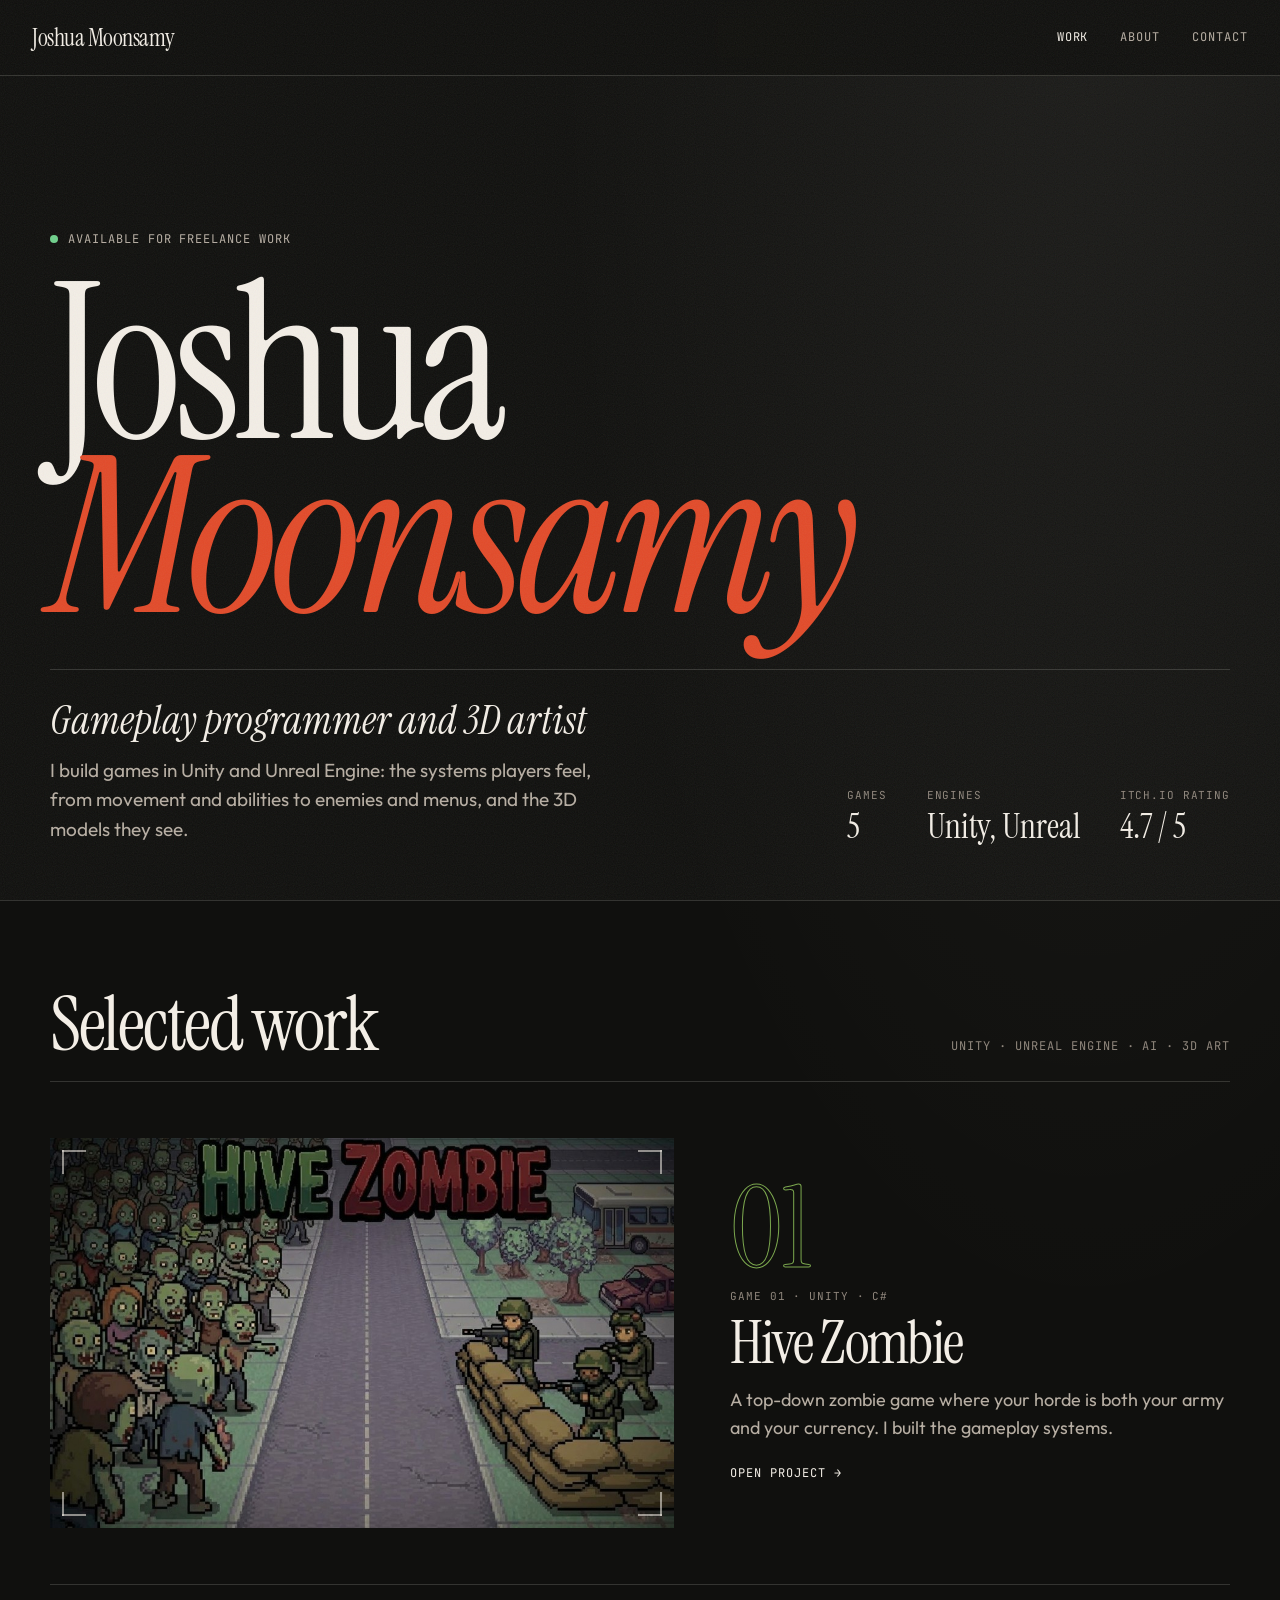
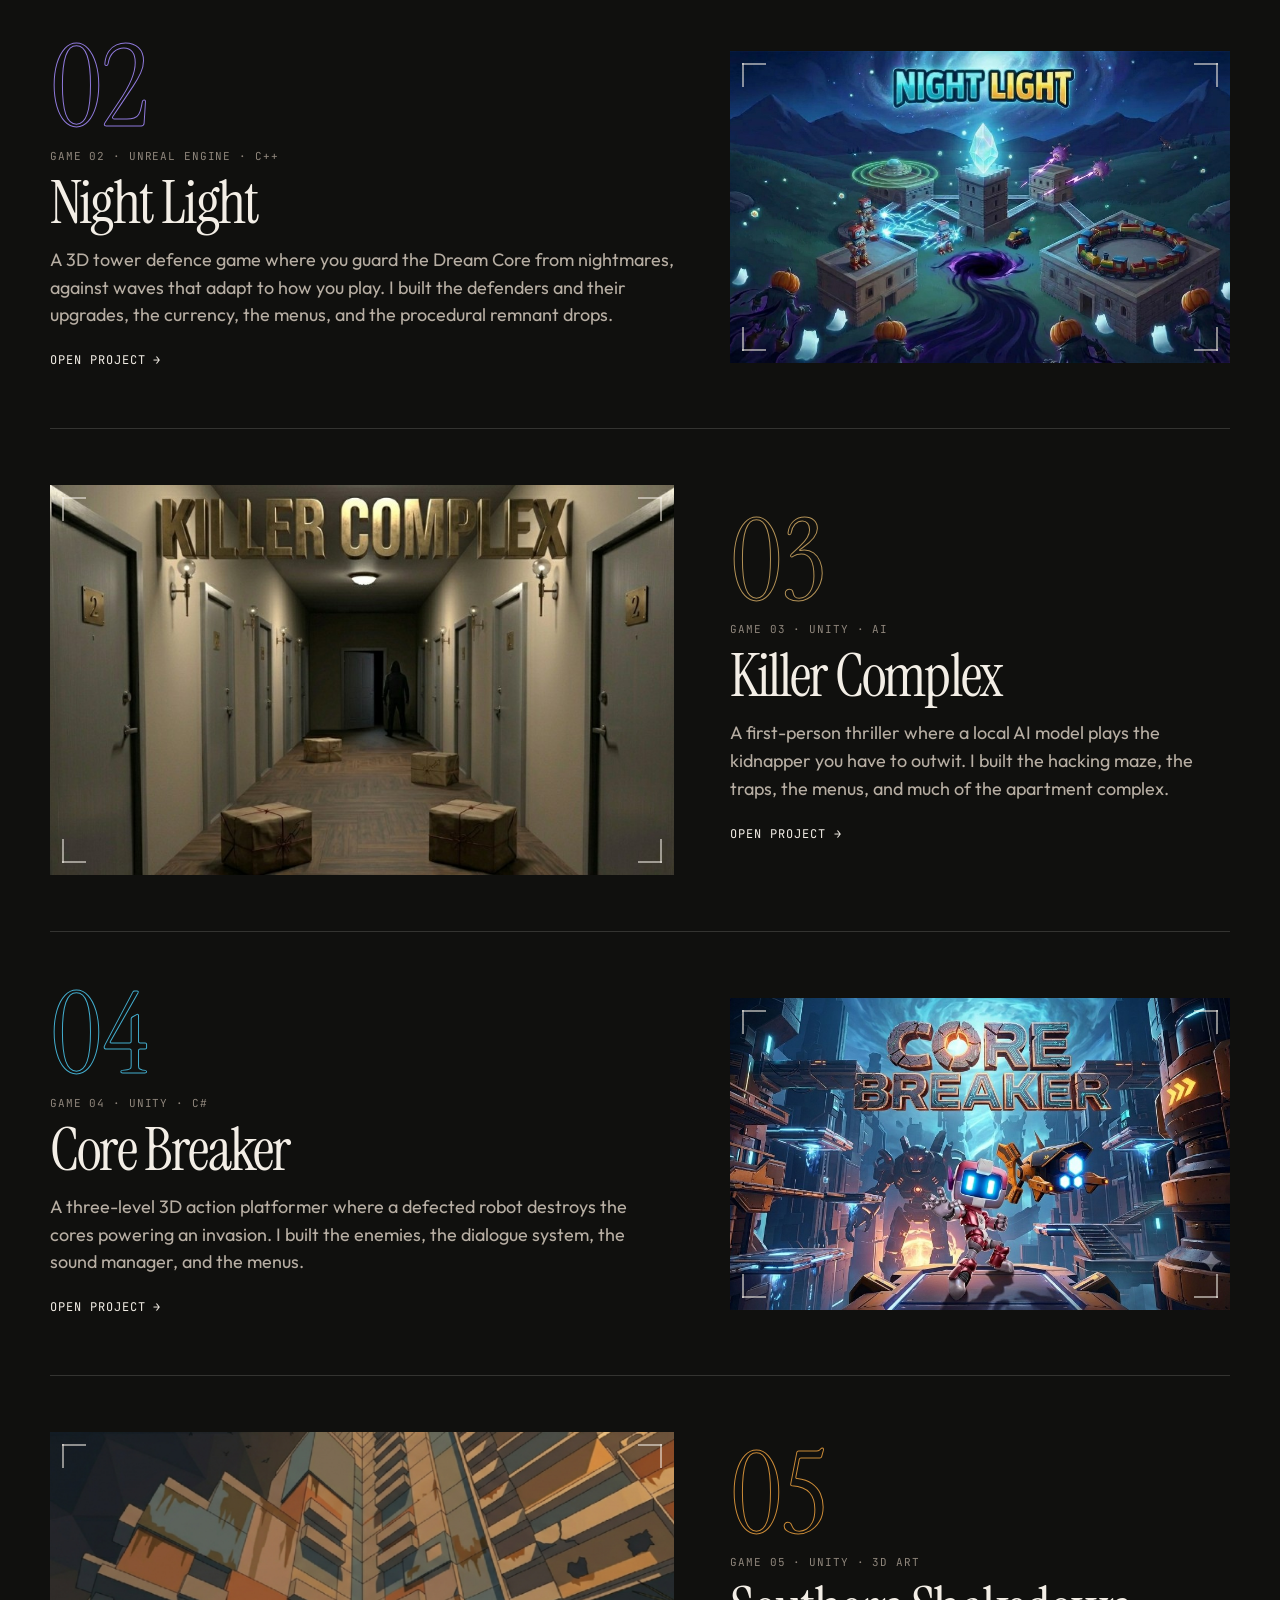
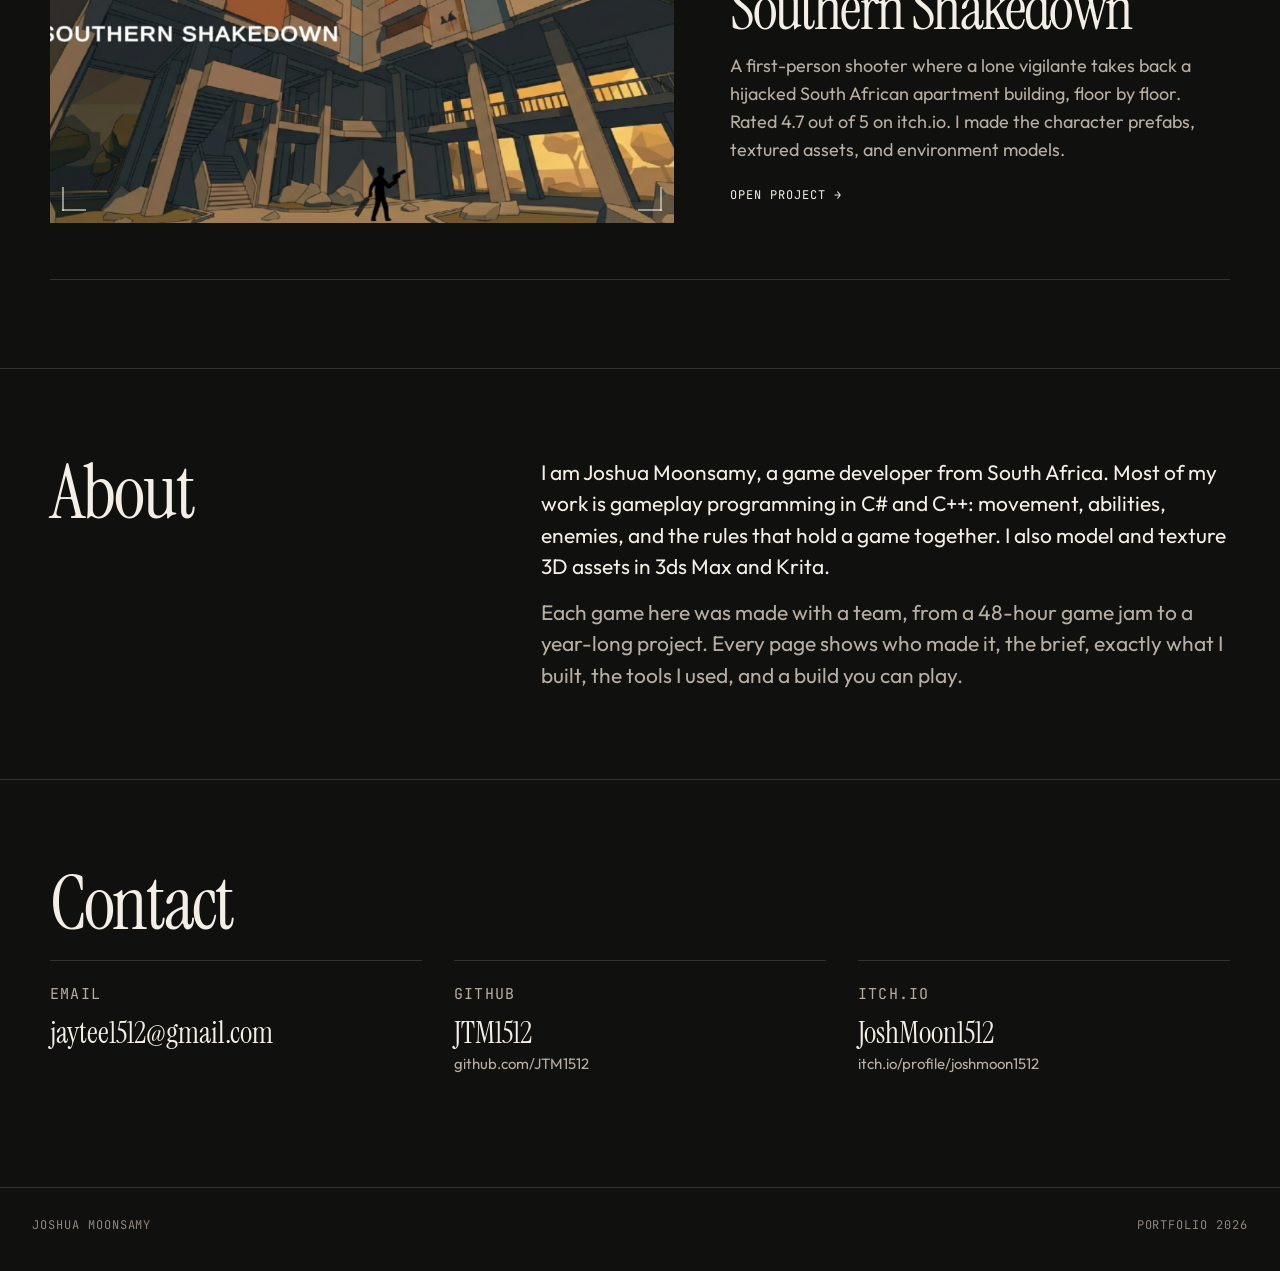
==== index.html @ 1117f52c "Add Joshua Moonsamy game development portfolio Co-authored-by: Cursor <cursoragent@cursor.com>" ====
<!DOCTYPE html>
<html lang="en">
<head>
  <meta charset="utf-8">
  <meta name="viewport" content="width=device-width, initial-scale=1">
  <title>Joshua Moonsamy — Gameplay Programmer and 3D Artist</title>
  <meta name="description" content="Portfolio of Joshua Moonsamy, a gameplay programmer and 3D artist working in Unity and Unreal Engine. Five games, with the work, tools, and a way to play each one.">
  <meta name="theme-color" content="#10100e">
  <link rel="icon" href="assets/favicon.svg" type="image/svg+xml">
  <link rel="preconnect" href="https://fonts.googleapis.com">
  <link rel="preconnect" href="https://fonts.gstatic.com" crossorigin>
  <link href="https://fonts.googleapis.com/css2?family=Instrument+Serif:ital@0;1&family=JetBrains+Mono:wght@400;500&family=Outfit:wght@300;400;500&display=swap" rel="stylesheet">
  <link rel="stylesheet" href="css/styles.css">
</head>
<body>
  <a class="skip" href="#work">Skip to work</a>
  <header class="site-header">
    <a class="logo" href="index.html">Joshua Moonsamy</a>
    <button class="nav-toggle" type="button" aria-expanded="false" aria-controls="site-nav" aria-label="Open menu">
      <span></span>
    </button>
    <nav class="nav" id="site-nav">
      <a href="index.html#work" aria-current="page">Work</a>
      <a href="index.html#about">About</a>
      <a href="index.html#contact">Contact</a>
    </nav>
  </header>

  <main>
    <section class="hero">
      <div class="wrap">
        <p class="status"><span class="status-dot" aria-hidden="true"></span>Available for freelance work</p>
        <h1 class="hero-name">Joshua<br><em>Moonsamy</em></h1>
        <div class="hero-foot">
          <div>
            <p class="role">Gameplay programmer and 3D artist</p>
            <p class="lede">I build games in Unity and Unreal Engine: the systems players feel, from movement and abilities to enemies and menus, and the 3D models they see.</p>
          </div>
          <dl class="hero-stats">
            <div><dt>Games</dt><dd>5</dd></div>
            <div><dt>Engines</dt><dd>Unity, Unreal</dd></div>
            <div><dt>itch.io rating</dt><dd>4.7 / 5</dd></div>
          </dl>
        </div>
      </div>
    </section>

    <section class="section" id="work">
      <div class="wrap">
        <div class="section-heading">
          <h2>Selected work</h2>
          <p class="section-note">Unity · Unreal Engine · AI · 3D art</p>
        </div>
        <div class="work-list">
          <a class="work-link theme-hive" href="project-01.html">
            <div class="poster">
              <img src="assets/hive-zombie-poster.jpg" alt="Hive Zombie poster with a zombie horde facing soldiers across a city road." width="1024" height="675">
              <video class="poster-video" src="assets/previews/hive-zombie.mp4" muted loop playsinline preload="none" aria-hidden="true"></video>
            </div>
            <div class="work-copy">
              <span class="work-num" aria-hidden="true">01</span>
              <span class="work-kicker">Game 01 · Unity · C#</span>
              <h3 class="work-title">Hive Zombie</h3>
              <p>A top-down zombie game where your horde is both your army and your currency. I built the gameplay systems.</p>
              <span class="more">Open project</span>
            </div>
          </a>
          <a class="work-link theme-night" href="project-02.html">
            <div class="poster">
              <img src="assets/night-light-poster.jpg" alt="Night Light poster with defenders guarding a glowing crystal from nightmare creatures at night." width="1024" height="623">
              <video class="poster-video" src="assets/previews/night-light.mp4" muted loop playsinline preload="none" aria-hidden="true"></video>
            </div>
            <div class="work-copy">
              <span class="work-num" aria-hidden="true">02</span>
              <span class="work-kicker">Game 02 · Unreal Engine · C++</span>
              <h3 class="work-title">Night Light</h3>
              <p>A 3D tower defence game where you guard the Dream Core from nightmares, against waves that adapt to how you play. I built the defenders and their upgrades, the currency, the menus, and the procedural remnant drops.</p>
              <span class="more">Open project</span>
            </div>
          </a>
          <a class="work-link theme-complex" href="project-03.html">
            <div class="poster">
              <img src="assets/killer-complex-poster.jpg" alt="Killer Complex title screen showing a dim apartment corridor with packages and a dark figure." width="1024" height="512">
              <video class="poster-video" src="assets/previews/killer-complex.mp4" muted loop playsinline preload="none" aria-hidden="true"></video>
            </div>
            <div class="work-copy">
              <span class="work-num" aria-hidden="true">03</span>
              <span class="work-kicker">Game 03 · Unity · AI</span>
              <h3 class="work-title">Killer Complex</h3>
              <p>A first-person thriller where a local AI model plays the kidnapper you have to outwit. I built the hacking maze, the traps, the menus, and much of the apartment complex.</p>
              <span class="more">Open project</span>
            </div>
          </a>
          <a class="work-link theme-core" href="project-04.html">
            <div class="poster">
              <img src="assets/core-breaker-poster.jpg" alt="Core Breaker cover with a small robot hero and a drone in front of a sci-fi city." width="1024" height="571">
              <video class="poster-video" src="assets/previews/core-breaker.mp4" muted loop playsinline preload="none" aria-hidden="true"></video>
            </div>
            <div class="work-copy">
              <span class="work-num" aria-hidden="true">04</span>
              <span class="work-kicker">Game 04 · Unity · C#</span>
              <h3 class="work-title">Core Breaker</h3>
              <p>A three-level 3D action platformer where a defected robot destroys the cores powering an invasion. I built the enemies, the dialogue system, the sound manager, and the menus.</p>
              <span class="more">Open project</span>
            </div>
          </a>
          <a class="work-link theme-shakedown" href="project-05.html">
            <div class="poster">
              <img src="assets/southern-shakedown-poster.png" alt="Southern Shakedown cover with a lone figure beneath a damaged apartment tower." width="993" height="551">
              <video class="poster-video" src="assets/previews/southern-shakedown.mp4" muted loop playsinline preload="none" aria-hidden="true"></video>
            </div>
            <div class="work-copy">
              <span class="work-num" aria-hidden="true">05</span>
              <span class="work-kicker">Game 05 · Unity · 3D art</span>
              <h3 class="work-title">Southern Shakedown</h3>
              <p>A first-person shooter where a lone vigilante takes back a hijacked South African apartment building, floor by floor. Rated 4.7 out of 5 on itch.io. I made the character prefabs, textured assets, and environment models.</p>
              <span class="more">Open project</span>
            </div>
          </a>
        </div>
      </div>
    </section>

    <section class="section" id="about">
      <div class="wrap about-grid">
        <h2>About</h2>
        <div class="about-copy">
          <p>I am Joshua Moonsamy, a game developer from South Africa. Most of my work is gameplay programming in C# and C++: movement, abilities, enemies, and the rules that hold a game together. I also model and texture 3D assets in 3ds Max and Krita.</p>
          <p>Each game here was made with a team, from a 48-hour game jam to a year-long project. Every page shows who made it, the brief, exactly what I built, the tools I used, and a build you can play.</p>
        </div>
      </div>
    </section>

    <section class="section" id="contact">
      <div class="wrap">
        <div class="section-heading">
          <h2>Contact</h2>
        </div>
        <div class="contact-grid">
          <a class="contact-card" href="mailto:jaytee1512@gmail.com">
            <span class="work-kicker">Email</span>
            <strong>jaytee1512@gmail.com</strong>
          </a>
          <a class="contact-card" href="https://github.com/JTM1512" target="_blank" rel="noopener noreferrer">
            <span class="work-kicker">GitHub</span>
            <strong>JTM1512</strong>
            <span>github.com/JTM1512</span>
          </a>
          <a class="contact-card" href="https://itch.io/profile/joshmoon1512" target="_blank" rel="noopener noreferrer">
            <span class="work-kicker">itch.io</span>
            <strong>JoshMoon1512</strong>
            <span>itch.io/profile/joshmoon1512</span>
          </a>
        </div>
      </div>
    </section>
  </main>

  <footer class="site-footer">
    <span>Joshua Moonsamy</span>
    <span>Portfolio <span data-year>2026</span></span>
  </footer>
  <script src="js/main.js"></script>
</body>
</html>
---- css/styles.css ----
:root {
  --bg: #10100e;
  --bg-raised: #181714;
  --paper: #f3eee6;
  --muted: #b7aea3;
  --faint: #8f867c;
  --line: rgba(243, 238, 230, 0.16);
  --accent: #e24b2a;
  --bracket: rgba(243, 238, 230, 0.55);
  --header: 76px;
  --page: 1180px;
  --serif: "Instrument Serif", Georgia, "Times New Roman", serif;
  --sans: "Outfit", "Segoe UI", sans-serif;
  --mono: "JetBrains Mono", Consolas, monospace;
}

.theme-hive { --accent: #8fc35a; }
.theme-night { --accent: #a68cff; }
.theme-complex { --accent: #cfa863; }
.theme-core { --accent: #4cc9f0; }
.theme-shakedown { --accent: #eca13f; }

* { box-sizing: border-box; }

html { scroll-behavior: smooth; }

body {
  margin: 0;
  background:
    radial-gradient(70% 50% at 85% 0%, rgba(243, 238, 230, 0.05), transparent 60%),
    var(--bg);
  color: var(--paper);
  font-family: var(--sans);
  font-size: 18px;
  line-height: 1.55;
  font-weight: 400;
}

body::after {
  content: "";
  position: fixed;
  inset: 0;
  z-index: 100;
  pointer-events: none;
  opacity: 0.07;
  background-image: url("data:image/svg+xml,%3Csvg xmlns='http://www.w3.org/2000/svg' width='160' height='160'%3E%3Cfilter id='n'%3E%3CfeTurbulence type='fractalNoise' baseFrequency='0.9' numOctaves='2' stitchTiles='stitch'/%3E%3C/filter%3E%3Crect width='100%25' height='100%25' filter='url(%23n)'/%3E%3C/svg%3E");
}

img { max-width: 100%; display: block; }

a { color: inherit; }

::selection {
  background: var(--accent);
  color: #10100e;
}

.skip {
  position: absolute;
  left: 16px;
  top: -80px;
  background: var(--paper);
  color: var(--bg);
  padding: 8px 12px;
  z-index: 30;
}

.skip:focus { top: 12px; }

/* Shared small labels use the code font */
.kicker,
.nav a,
.section-note,
.work-kicker,
.meta-label,
.more,
.back,
.site-footer,
.status,
.page-nav a,
.tools li,
dt {
  font-family: var(--mono);
  font-weight: 400;
  text-transform: uppercase;
  letter-spacing: 0.08em;
}

.site-header {
  position: sticky;
  top: 0;
  z-index: 20;
  display: flex;
  align-items: center;
  justify-content: space-between;
  height: var(--header);
  padding: 0 32px;
  background: rgba(16, 16, 14, 0.9);
  border-bottom: 1px solid var(--line);
  backdrop-filter: blur(10px);
}

.logo {
  font-family: var(--serif);
  font-size: 24px;
  text-decoration: none;
  letter-spacing: -0.02em;
}

.nav {
  display: flex;
  gap: 32px;
}

.nav a {
  text-decoration: none;
  font-size: 12px;
  color: var(--muted);
}

.nav a:hover,
.nav a[aria-current="page"] { color: var(--paper); }

.nav-toggle {
  display: none;
  width: 44px;
  height: 44px;
  border: 1px solid var(--line);
  background: transparent;
  color: var(--paper);
  cursor: pointer;
}

.nav-toggle span,
.nav-toggle span::before,
.nav-toggle span::after {
  display: block;
  width: 16px;
  height: 1px;
  background: var(--paper);
  position: relative;
  margin: 0 auto;
}

.nav-toggle span::before,
.nav-toggle span::after {
  content: "";
  position: absolute;
  left: 0;
}

.nav-toggle span::before { top: -5px; }
.nav-toggle span::after { top: 5px; }

.wrap {
  width: min(var(--page), calc(100% - 64px));
  margin: 0 auto;
}

/* Home opening */
.hero {
  min-height: calc(100vh - var(--header));
  display: flex;
  flex-direction: column;
  justify-content: flex-end;
  padding: 48px 0 56px;
}

.status {
  display: inline-flex;
  align-items: center;
  gap: 10px;
  margin: 0 0 28px;
  color: var(--muted);
  font-size: 12px;
}

.status-dot {
  width: 8px;
  height: 8px;
  border-radius: 50%;
  background: #6fd08c;
  box-shadow: 0 0 0 0 rgba(111, 208, 140, 0.6);
  animation: pulse 2.4s ease-out infinite;
}

@keyframes pulse {
  0% { box-shadow: 0 0 0 0 rgba(111, 208, 140, 0.55); }
  70%, 100% { box-shadow: 0 0 0 10px rgba(111, 208, 140, 0); }
}

.kicker {
  margin: 0 0 18px;
  color: var(--accent);
  font-size: 12px;
}

h1 {
  margin: 0;
  font-family: var(--serif);
  font-weight: 400;
  letter-spacing: -0.035em;
}

.hero-name {
  font-size: clamp(88px, 17vw, 236px);
  line-height: 0.8;
}

.hero-name em {
  font-style: italic;
  color: var(--accent);
}

.hero-foot {
  display: grid;
  grid-template-columns: 1fr auto;
  gap: 48px;
  align-items: end;
  margin-top: 44px;
  padding-top: 28px;
  border-top: 1px solid var(--line);
}

.role {
  margin: 0;
  font-family: var(--serif);
  font-style: italic;
  font-size: clamp(28px, 3.6vw, 40px);
  line-height: 1.1;
}

.lede {
  max-width: 36rem;
  margin: 14px 0 0;
  color: var(--muted);
  font-size: 19px;
}

.hero-stats {
  display: flex;
  gap: 40px;
  margin: 0;
}

.hero-stats dt {
  color: var(--faint);
  font-size: 11px;
}

.hero-stats dd {
  margin: 6px 0 0;
  font-family: var(--serif);
  font-size: 34px;
  line-height: 1;
  white-space: nowrap;
}

/* Sections */
.section {
  padding: 88px 0;
  border-top: 1px solid var(--line);
}

.section-heading {
  display: flex;
  justify-content: space-between;
  align-items: baseline;
  gap: 24px;
  margin-bottom: 20px;
}

.section-heading h2,
.about-grid h2,
.project-copy h1 {
  font-family: var(--serif);
  font-weight: 400;
  letter-spacing: -0.03em;
}

.section-heading h2,
.about-grid h2 {
  margin: 0;
  font-size: clamp(44px, 6.5vw, 76px);
  line-height: 0.95;
}

.section-note {
  margin: 0;
  color: var(--faint);
  font-size: 12px;
}

/* Work rows */
.work-link {
  display: grid;
  grid-template-columns: 1.25fr 1fr;
  gap: 56px;
  align-items: center;
  padding: 56px 0;
  border-top: 1px solid var(--line);
  text-decoration: none;
}

.work-link:nth-child(even) .poster { order: 2; }

.work-list .work-link:last-child { border-bottom: 1px solid var(--line); }

.work-num {
  display: block;
  margin-bottom: 14px;
  font-family: var(--serif);
  font-size: clamp(72px, 9vw, 120px);
  line-height: 0.8;
  color: transparent;
  -webkit-text-stroke: 1px var(--accent);
  opacity: 0.85;
}

.work-link:hover .work-title { color: var(--accent); }

.work-link:hover .poster {
  transform: translateY(-4px);
  --bracket: var(--accent);
}

.work-link:hover .more { color: var(--accent); }

.poster {
  position: relative;
  overflow: hidden;
  aspect-ratio: 16 / 10;
  background: #1b1916;
  transition: transform 220ms ease;
}

/* Thin bracket corners framing every poster */
.poster::after {
  content: "";
  position: absolute;
  inset: 12px;
  pointer-events: none;
  background:
    linear-gradient(var(--bracket), var(--bracket)) left top / 24px 2px,
    linear-gradient(var(--bracket), var(--bracket)) left top / 2px 24px,
    linear-gradient(var(--bracket), var(--bracket)) right top / 24px 2px,
    linear-gradient(var(--bracket), var(--bracket)) right top / 2px 24px,
    linear-gradient(var(--bracket), var(--bracket)) left bottom / 24px 2px,
    linear-gradient(var(--bracket), var(--bracket)) left bottom / 2px 24px,
    linear-gradient(var(--bracket), var(--bracket)) right bottom / 24px 2px,
    linear-gradient(var(--bracket), var(--bracket)) right bottom / 2px 24px;
  background-repeat: no-repeat;
}

.poster-tall { aspect-ratio: 3 / 4; }

.poster img {
  width: 100%;
  height: 100%;
  object-fit: cover;
  transition: transform 400ms ease;
}

.work-link:hover .poster img { transform: scale(1.03); }

.poster-video {
  position: absolute;
  inset: 0;
  width: 100%;
  height: 100%;
  object-fit: cover;
  opacity: 0;
  pointer-events: none;
  transition: opacity 250ms ease;
}

.poster.is-playing .poster-video { opacity: 1; }

.poster-index {
  position: absolute;
  left: 20px;
  bottom: 8px;
  font-family: var(--serif);
  font-size: 92px;
  line-height: 1;
  color: rgba(243, 238, 230, 0.28);
}

.poster-e {
  background:
    radial-gradient(80% 70% at 85% 80%, rgba(92, 150, 120, 0.42), transparent 55%),
    linear-gradient(160deg, #1d2a24, #0f1210 72%);
}

.work-kicker,
.meta-label {
  display: block;
  margin-bottom: 10px;
  color: var(--faint);
  font-size: 11px;
}

.work-title {
  margin: 0;
  font-family: var(--serif);
  font-size: clamp(40px, 5vw, 60px);
  font-weight: 400;
  letter-spacing: -0.03em;
  line-height: 0.95;
  transition: color 160ms ease;
}

.work-copy p,
.about-copy p,
.fact p {
  margin: 14px 0 0;
  color: var(--muted);
}

.more {
  display: inline-block;
  margin-top: 22px;
  color: var(--paper);
  font-size: 12px;
  transition: color 160ms ease;
}

.more::after { content: "  →"; }

.about-grid,
.contact-grid,
.project-hero,
.link-grid {
  display: grid;
  gap: 32px;
}

.about-grid { grid-template-columns: 0.8fr 1.2fr; }

.about-copy p {
  font-size: 21px;
  line-height: 1.5;
}

.about-copy p:first-child { margin-top: 0; color: var(--paper); }

.contact-grid { grid-template-columns: repeat(3, 1fr); }

.contact-card {
  display: block;
  padding: 22px 0;
  border-top: 1px solid var(--line);
  text-decoration: none;
}

.contact-card:hover strong { color: var(--accent); }

.contact-card strong {
  display: block;
  margin-top: 8px;
  font-family: var(--serif);
  font-weight: 400;
  font-size: 30px;
  line-height: 1.1;
  transition: color 160ms ease;
}

.contact-card span {
  color: var(--muted);
  font-size: 15px;
}

.site-footer {
  display: flex;
  justify-content: space-between;
  gap: 16px;
  padding: 28px 32px 36px;
  border-top: 1px solid var(--line);
  color: var(--faint);
  font-size: 12px;
}

/* Project pages */
.back {
  display: inline-block;
  margin: 32px 0 20px;
  color: var(--muted);
  text-decoration: none;
  font-size: 12px;
}

.back::before { content: "←  "; }

.back:hover { color: var(--accent); }

.project-hero {
  grid-template-columns: 1fr;
  gap: 40px;
  padding-bottom: 56px;
}

.project-copy { order: -1; }

.project-hero .poster { aspect-ratio: auto; }

.project-hero .poster img { height: auto; }

.project-copy h1 {
  margin: 0;
  font-size: clamp(64px, 11vw, 150px);
  line-height: 0.85;
}

.team {
  margin: 28px 0 0;
  font-family: var(--serif);
  font-style: italic;
  font-size: clamp(22px, 2.6vw, 30px);
  line-height: 1.2;
}

.team .meta-label { font-style: normal; }

.project-body {
  display: grid;
  grid-template-columns: 230px 1fr;
  gap: 56px;
  align-items: start;
  padding-bottom: 40px;
}

.quick-facts {
  position: sticky;
  top: calc(var(--header) + 32px);
}

.quick-facts dl { margin: 0; }

.quick-facts dl div {
  padding: 12px 0;
  border-top: 1px solid var(--line);
}

.quick-facts dt {
  color: var(--faint);
  font-size: 11px;
}

.quick-facts dd {
  margin: 4px 0 0;
  font-size: 16px;
  line-height: 1.35;
}

.page-nav {
  display: flex;
  flex-direction: column;
  gap: 8px;
  margin-top: 20px;
  padding-top: 18px;
  border-top: 1px solid var(--accent);
}

.page-nav a {
  color: var(--muted);
  font-size: 12px;
  text-decoration: none;
}

.page-nav a:hover { color: var(--accent); }

.facts { border-top: 1px solid var(--line); }

.fact {
  display: grid;
  grid-template-columns: 170px 1fr;
  gap: 24px;
  padding: 32px 0;
  border-bottom: 1px solid var(--line);
  scroll-margin-top: calc(var(--header) + 16px);
}

.fact h2 {
  margin: 0;
  font-family: var(--serif);
  font-weight: 400;
  font-size: 30px;
  letter-spacing: -0.02em;
  line-height: 1.1;
}

.fact a { text-decoration-color: var(--accent); text-underline-offset: 3px; }

.fact a:hover { color: var(--accent); }

.tools {
  display: flex;
  flex-wrap: wrap;
  gap: 10px;
  margin: 0;
  padding: 0;
  list-style: none;
}

.tools li {
  padding: 7px 12px;
  border: 1px solid var(--line);
  color: var(--paper);
  font-size: 12px;
}

.tools li::before {
  content: "";
  display: inline-block;
  width: 6px;
  height: 6px;
  margin-right: 9px;
  background: var(--accent);
  vertical-align: 1px;
}

.process-frame {
  position: relative;
  min-height: 320px;
  display: grid;
  place-items: center;
  padding: 24px;
  background:
    linear-gradient(180deg, rgba(243, 238, 230, 0.03), transparent 40%),
    var(--bg-raised);
  border: 1px solid var(--line);
  color: var(--faint);
  text-align: center;
}

.process-frame img {
  width: 100%;
  height: 420px;
  object-fit: cover;
}

.process-gallery {
  display: grid;
  gap: 28px;
}

.shot { margin: 0; }

.shot img {
  width: 100%;
  height: auto;
  border: 1px solid var(--line);
  transition: border-color 160ms ease;
}

.shot a:hover img { border-color: var(--accent); }

.shot figcaption {
  margin-top: 12px;
  color: var(--muted);
  font-size: 15px;
}

.shot-side {
  display: grid;
  grid-template-columns: minmax(0, 300px) 1fr;
  gap: 28px;
  align-items: start;
}

.shot-side figcaption { margin-top: 0; }

.shot-pair {
  display: grid;
  grid-template-columns: 1fr 1fr;
  gap: 24px;
  align-items: start;
}

.link-grid { grid-template-columns: 1fr 1fr; }

.action { padding: 8px 0 12px; }

.action a { color: var(--paper); }

.is-waiting {
  margin: 0;
  color: var(--faint);
}

.fact p:first-child { margin-top: 0; }

.role-list {
  margin: 14px 0 0;
  padding-left: 20px;
  color: var(--muted);
}

.role-list li::marker { color: var(--accent); }

.role-list li + li { margin-top: 6px; }

.qr {
  width: 148px;
  height: 148px;
  margin-top: 18px;
  padding: 8px;
  background: #fff;
  box-shadow: 0 0 0 1px var(--accent);
}

.qr-plate {
  width: 148px;
  height: 148px;
  display: grid;
  place-items: center;
  margin-top: 18px;
  border: 1px solid var(--line);
  background:
    linear-gradient(var(--line) 1px, transparent 1px) 0 0 / 16px 16px,
    linear-gradient(90deg, var(--line) 1px, transparent 1px) 0 0 / 16px 16px,
    var(--bg-raised);
  color: var(--faint);
  font-family: var(--mono);
  font-size: 12px;
}

:focus-visible {
  outline: 2px solid var(--accent);
  outline-offset: 3px;
}

@media (max-width: 980px) {
  .project-body { grid-template-columns: 1fr; gap: 32px; }

  .quick-facts { position: static; }

  .quick-facts dl {
    display: grid;
    grid-template-columns: 1fr 1fr;
    column-gap: 24px;
  }

  .page-nav { display: none; }
}

@media (max-width: 860px) {
  .wrap { width: min(var(--page), calc(100% - 36px)); }

  .site-header { padding: 0 18px; }

  .nav-toggle { display: grid; place-items: center; }

  .nav {
    display: none;
    position: fixed;
    z-index: 15;
    inset: 0;
    flex-direction: column;
    justify-content: flex-start;
    gap: 22px;
    padding: calc(var(--header) + 36px) 32px 32px;
    background: var(--bg);
  }

  .nav.is-open {
    display: flex;
    height: 100vh;
    height: 100dvh;
    overflow: auto;
  }

  .nav a {
    font-family: var(--serif);
    font-size: 42px;
    letter-spacing: -0.03em;
    text-transform: none;
    color: var(--paper);
  }

  .hero-foot { grid-template-columns: 1fr; gap: 28px; }

  .hero-stats { gap: 28px; flex-wrap: wrap; }

  .hero-stats dd { font-size: 28px; }

  .work-link { gap: 24px; padding: 40px 0; }

  .work-link:nth-child(even) .poster { order: 0; }

  .work-link,
  .about-grid,
  .contact-grid,
  .fact,
  .link-grid {
    grid-template-columns: 1fr;
  }

  .fact { gap: 14px; }

  .shot-side { grid-template-columns: 1fr; gap: 12px; }

  .shot-pair { grid-template-columns: 1fr; gap: 28px; }

  .section { padding: 64px 0; }

  .section-heading { align-items: flex-start; flex-direction: column; }

  .site-footer { padding: 24px 18px 32px; flex-direction: column; }
}

@media (prefers-reduced-motion: reduce) {
  html { scroll-behavior: auto; }
  .poster,
  .poster img { transition: none; }
  .status-dot { animation: none; }
}
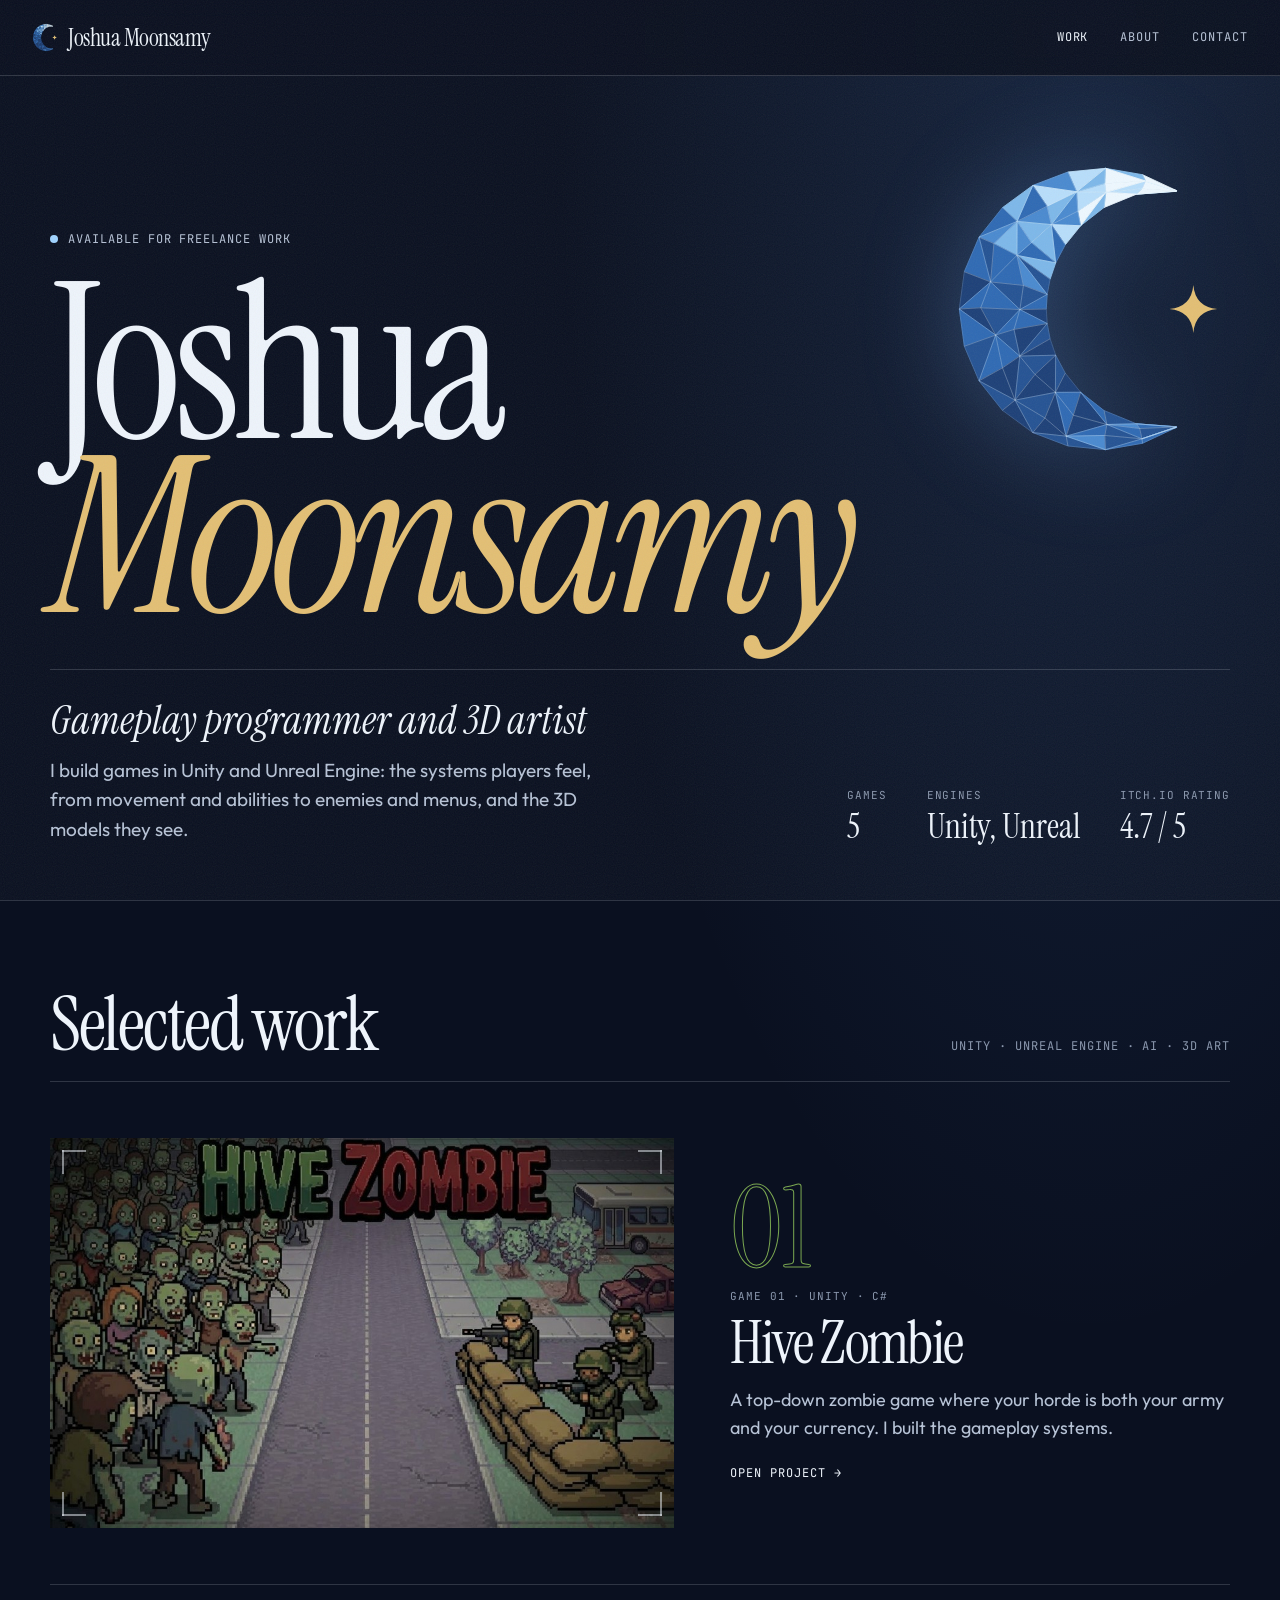
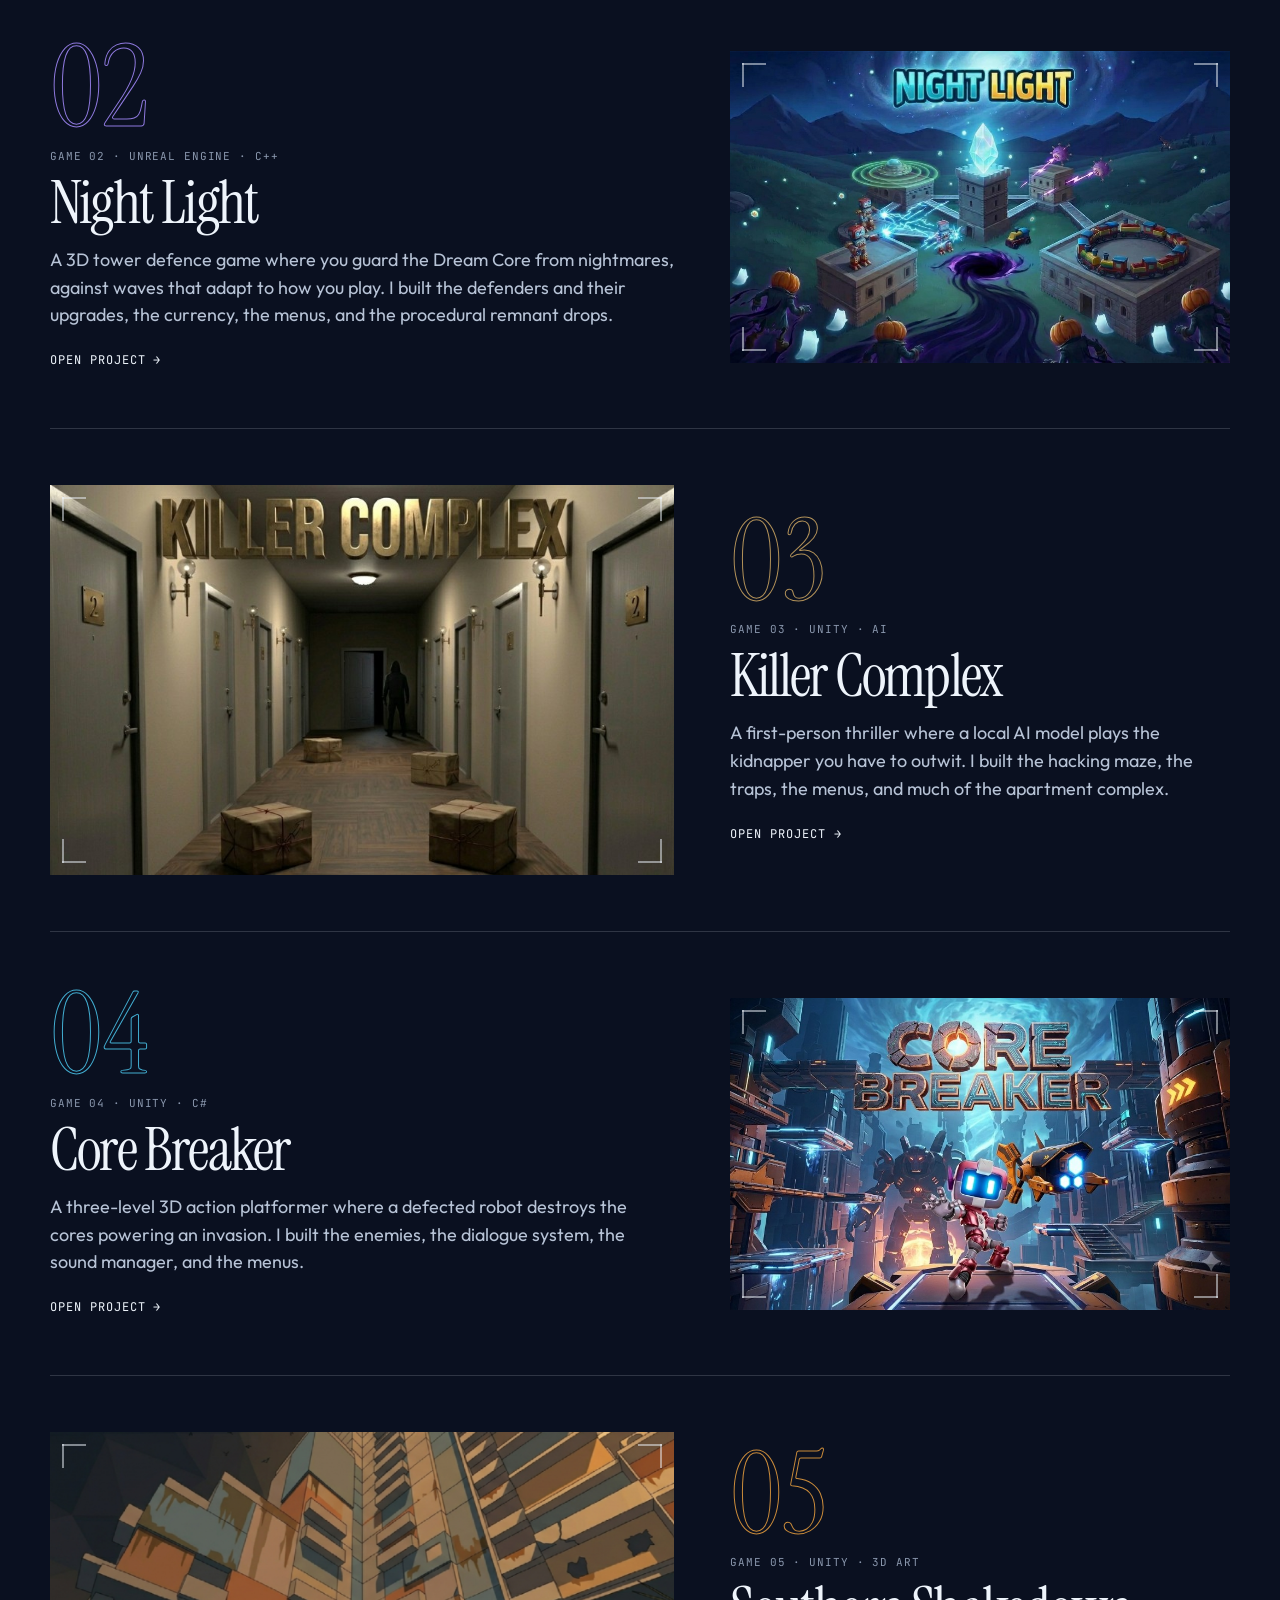
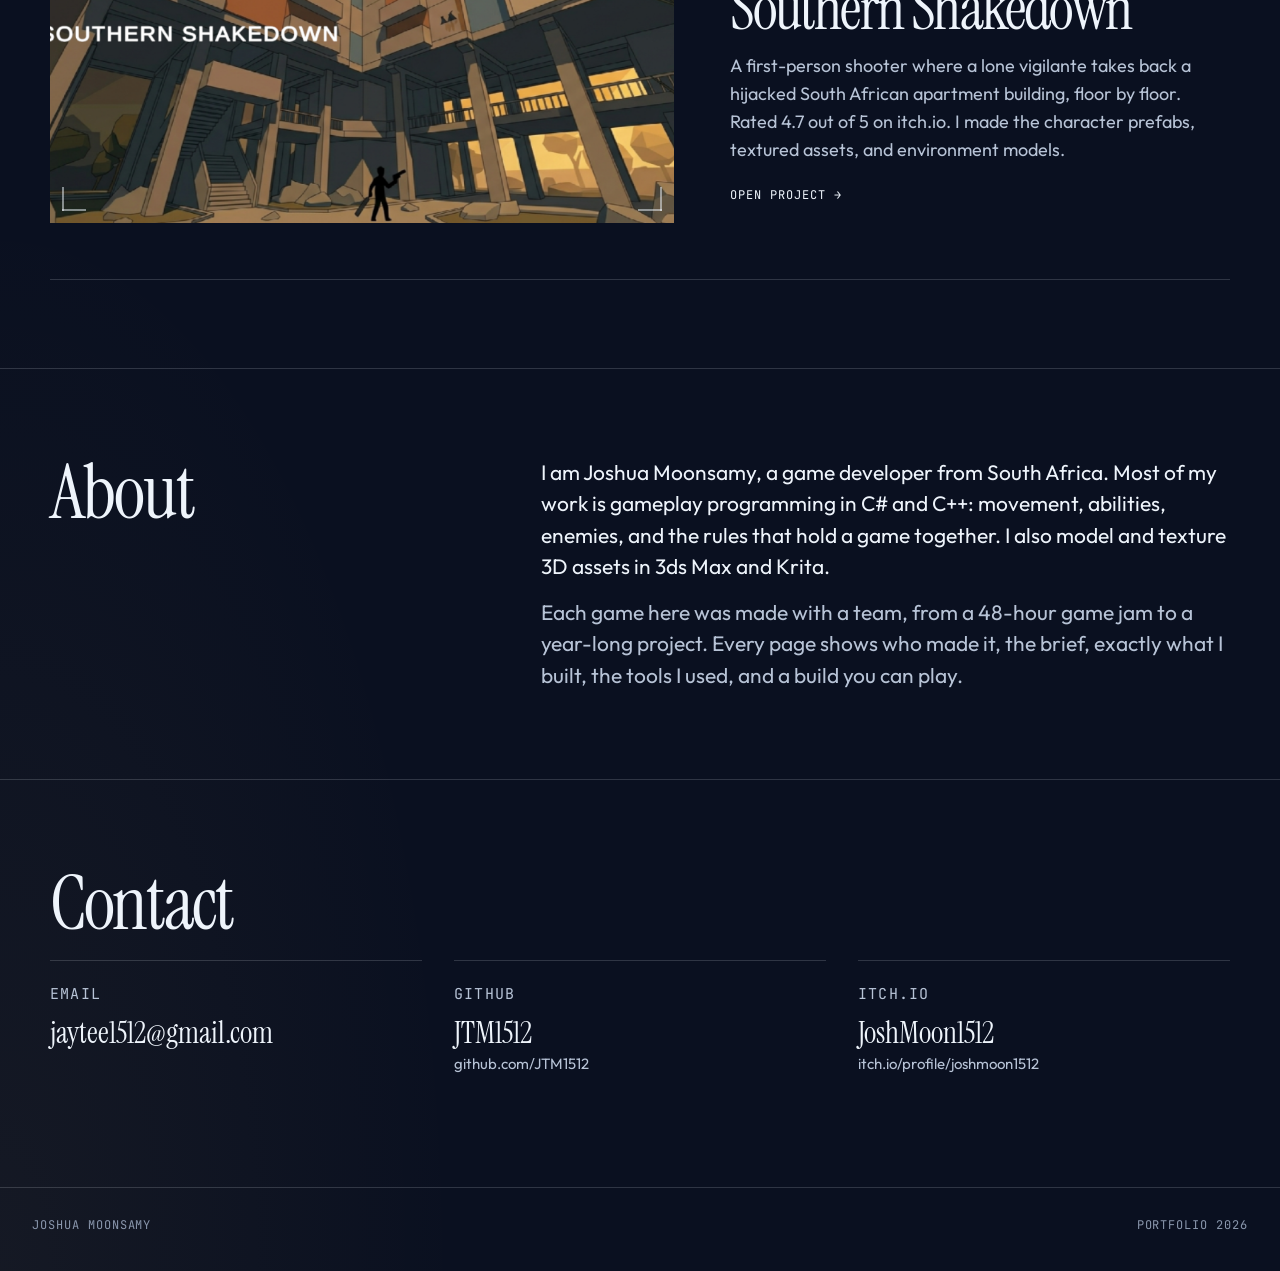
==== commit 5409ef3c: "Switch portfolio to night-sky theme with crescent mark Navy and gold palette, crescent logo in the h" ====
--- a/index.html
+++ b/index.html
@@ -5,7 +5,7 @@
   <meta name="viewport" content="width=device-width, initial-scale=1">
   <title>Joshua Moonsamy — Gameplay Programmer and 3D Artist</title>
   <meta name="description" content="Portfolio of Joshua Moonsamy, a gameplay programmer and 3D artist working in Unity and Unreal Engine. Five games, with the work, tools, and a way to play each one.">
-  <meta name="theme-color" content="#10100e">
+  <meta name="theme-color" content="#0a1020">
   <link rel="icon" href="assets/favicon.svg" type="image/svg+xml">
   <link rel="preconnect" href="https://fonts.googleapis.com">
   <link rel="preconnect" href="https://fonts.gstatic.com" crossorigin>
@@ -15,7 +15,7 @@
 <body>
   <a class="skip" href="#work">Skip to work</a>
   <header class="site-header">
-    <a class="logo" href="index.html">Joshua Moonsamy</a>
+    <a class="logo" href="index.html"><img src="assets/crescent.svg" alt="" width="26" height="28">Joshua Moonsamy</a>
     <button class="nav-toggle" type="button" aria-expanded="false" aria-controls="site-nav" aria-label="Open menu">
       <span></span>
     </button>
@@ -28,6 +28,7 @@
 
   <main>
     <section class="hero">
+      <img class="hero-mark" src="assets/crescent.svg" alt="" width="300" height="324">
       <div class="wrap">
         <p class="status"><span class="status-dot" aria-hidden="true"></span>Available for freelance work</p>
         <h1 class="hero-name">Joshua<br><em>Moonsamy</em></h1>
--- a/css/styles.css
+++ b/css/styles.css
@@ -1,12 +1,13 @@
 :root {
-  --bg: #10100e;
-  --bg-raised: #181714;
-  --paper: #f3eee6;
-  --muted: #b7aea3;
-  --faint: #8f867c;
-  --line: rgba(243, 238, 230, 0.16);
-  --accent: #e24b2a;
-  --bracket: rgba(243, 238, 230, 0.55);
+  --bg: #0a1020;
+  --bg-raised: #121a30;
+  --paper: #eef4fb;
+  --muted: #b7c3d6;
+  --faint: #8a97ad;
+  --line: rgba(238, 244, 251, 0.16);
+  --accent: #e3bf74;
+  --ice: #9fd3ff;
+  --bracket: rgba(238, 244, 251, 0.5);
   --header: 76px;
   --page: 1180px;
   --serif: "Instrument Serif", Georgia, "Times New Roman", serif;
@@ -27,7 +28,8 @@
 body {
   margin: 0;
   background:
-    radial-gradient(70% 50% at 85% 0%, rgba(243, 238, 230, 0.05), transparent 60%),
+    radial-gradient(70% 50% at 85% 0%, rgba(79, 140, 220, 0.16), transparent 60%),
+    radial-gradient(60% 40% at 0% 100%, rgba(227, 191, 116, 0.05), transparent 60%),
     var(--bg);
   color: var(--paper);
   font-family: var(--sans);
@@ -52,7 +54,7 @@
 
 ::selection {
   background: var(--accent);
-  color: #10100e;
+  color: #0a1020;
 }
 
 .skip {
@@ -95,12 +97,15 @@
   justify-content: space-between;
   height: var(--header);
   padding: 0 32px;
-  background: rgba(16, 16, 14, 0.9);
+  background: rgba(10, 16, 32, 0.9);
   border-bottom: 1px solid var(--line);
   backdrop-filter: blur(10px);
 }
 
 .logo {
+  display: inline-flex;
+  align-items: center;
+  gap: 10px;
   font-family: var(--serif);
   font-size: 24px;
   text-decoration: none;
@@ -157,8 +162,12 @@
   margin: 0 auto;
 }
 
+.logo img { width: 26px; height: auto; }
+
 /* Home opening */
 .hero {
+  position: relative;
+  overflow: hidden;
   min-height: calc(100vh - var(--header));
   display: flex;
   flex-direction: column;
@@ -179,14 +188,14 @@
   width: 8px;
   height: 8px;
   border-radius: 50%;
-  background: #6fd08c;
-  box-shadow: 0 0 0 0 rgba(111, 208, 140, 0.6);
+  background: var(--ice);
+  box-shadow: 0 0 0 0 rgba(159, 211, 255, 0.6);
   animation: pulse 2.4s ease-out infinite;
 }
 
 @keyframes pulse {
-  0% { box-shadow: 0 0 0 0 rgba(111, 208, 140, 0.55); }
-  70%, 100% { box-shadow: 0 0 0 10px rgba(111, 208, 140, 0); }
+  0% { box-shadow: 0 0 0 0 rgba(159, 211, 255, 0.55); }
+  70%, 100% { box-shadow: 0 0 0 10px rgba(159, 211, 255, 0); }
 }
 
 .kicker {
@@ -330,7 +339,7 @@
   position: relative;
   overflow: hidden;
   aspect-ratio: 16 / 10;
-  background: #1b1916;
+  background: #121a30;
   transition: transform 220ms ease;
 }
 
@@ -383,7 +392,7 @@
   font-family: var(--serif);
   font-size: 92px;
   line-height: 1;
-  color: rgba(243, 238, 230, 0.28);
+  color: rgba(238, 244, 251, 0.28);
 }
 
 .poster-e {
@@ -626,7 +635,7 @@
   place-items: center;
   padding: 24px;
   background:
-    linear-gradient(180deg, rgba(243, 238, 230, 0.03), transparent 40%),
+    linear-gradient(180deg, rgba(238, 244, 251, 0.03), transparent 40%),
     var(--bg-raised);
   border: 1px solid var(--line);
   color: var(--faint);
@@ -815,3 +824,17 @@
   .poster img { transition: none; }
   .status-dot { animation: none; }
 }
+
+.hero-mark {
+  position: absolute;
+  top: 9vh;
+  right: max(32px, calc((100% - var(--page)) / 2));
+  width: clamp(140px, 22vw, 300px);
+  height: auto;
+  pointer-events: none;
+  filter: drop-shadow(0 0 48px rgba(120, 180, 255, 0.3));
+}
+
+@media (max-width: 860px) {
+  .hero-mark { top: 32px; width: 120px; }
+}
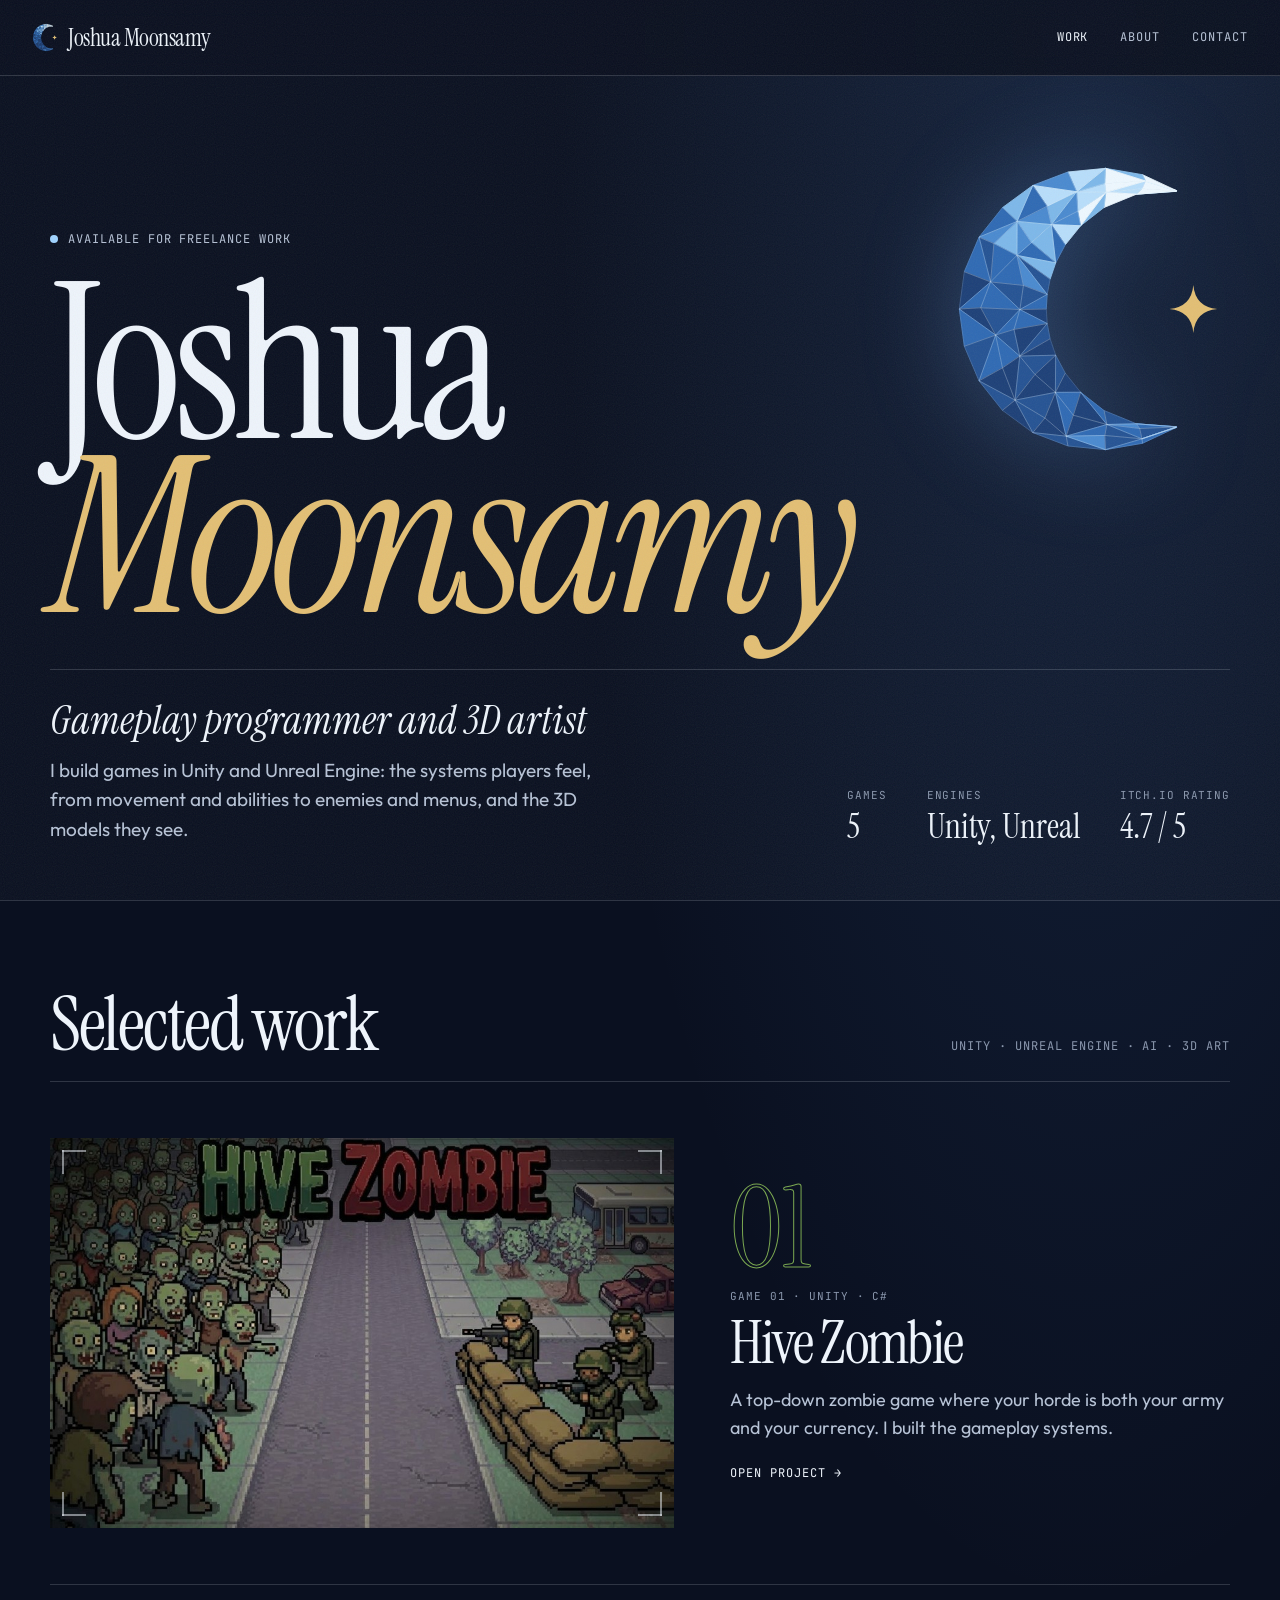
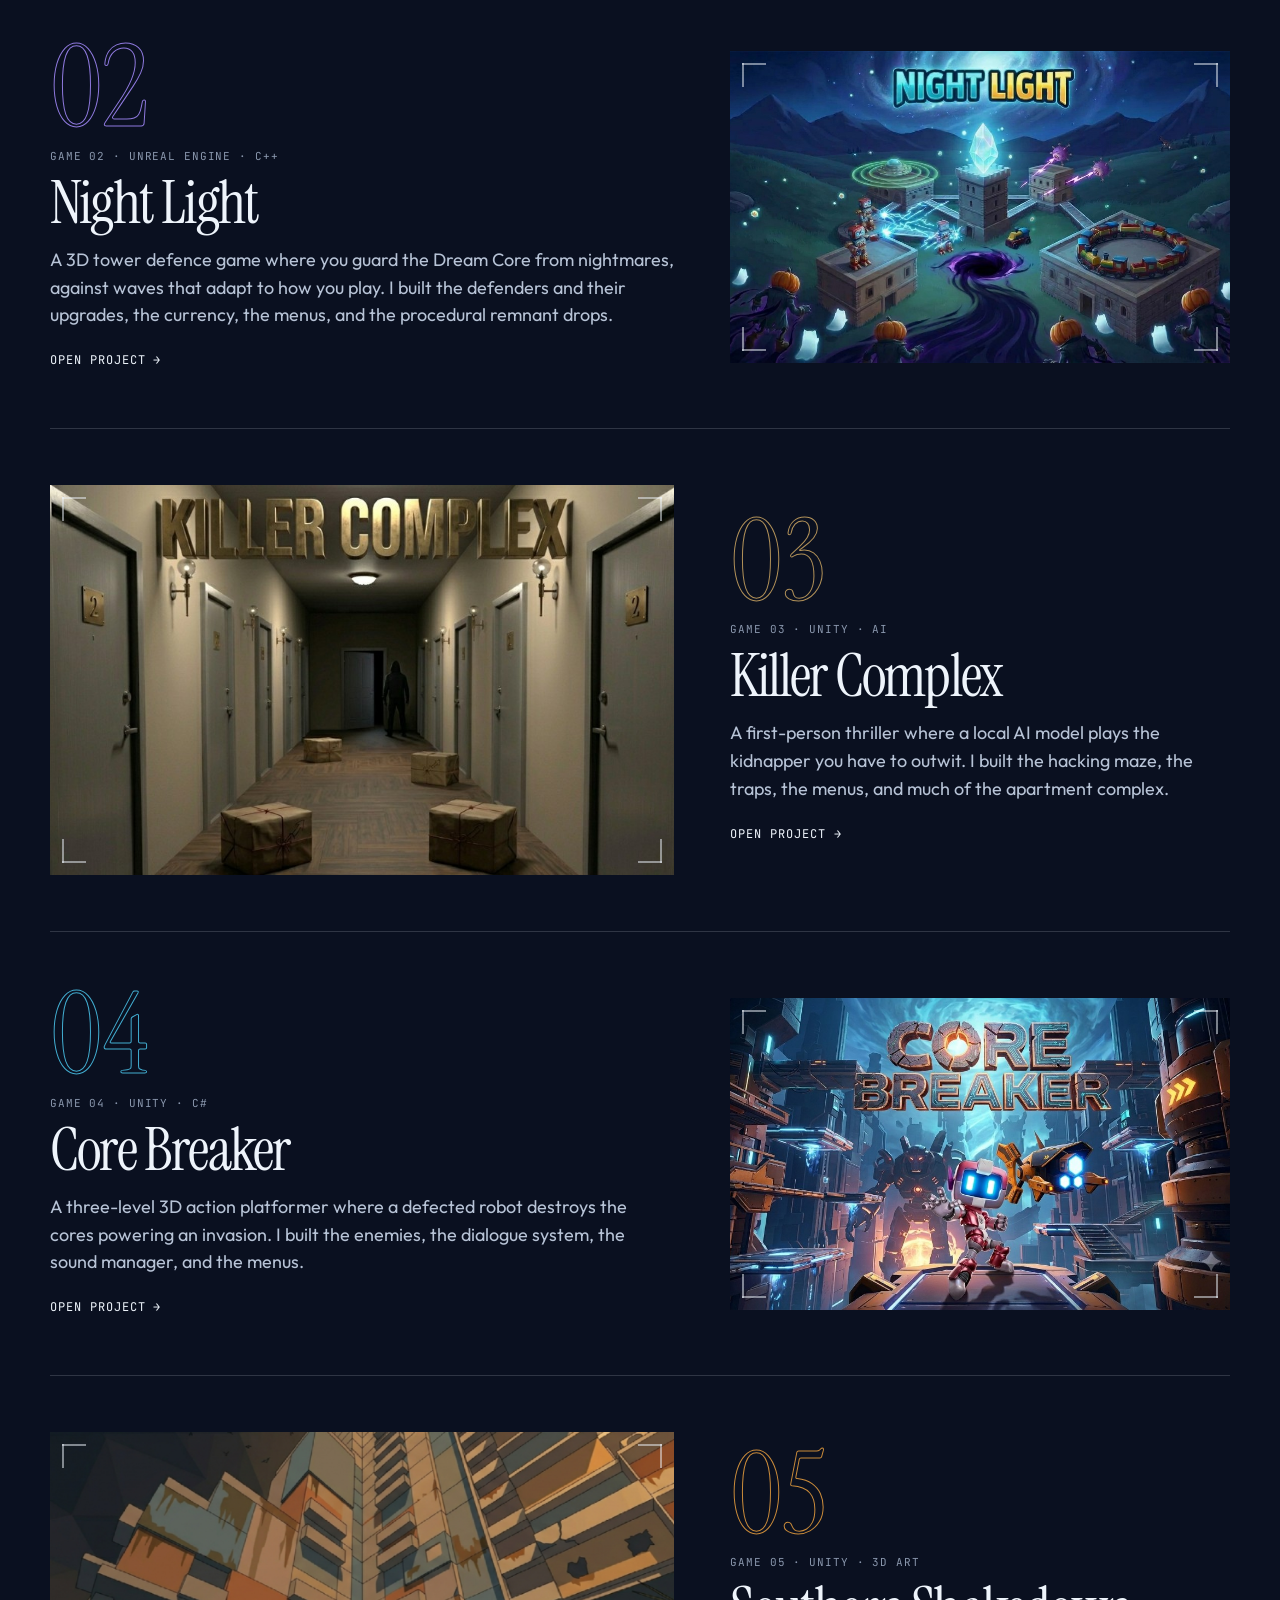
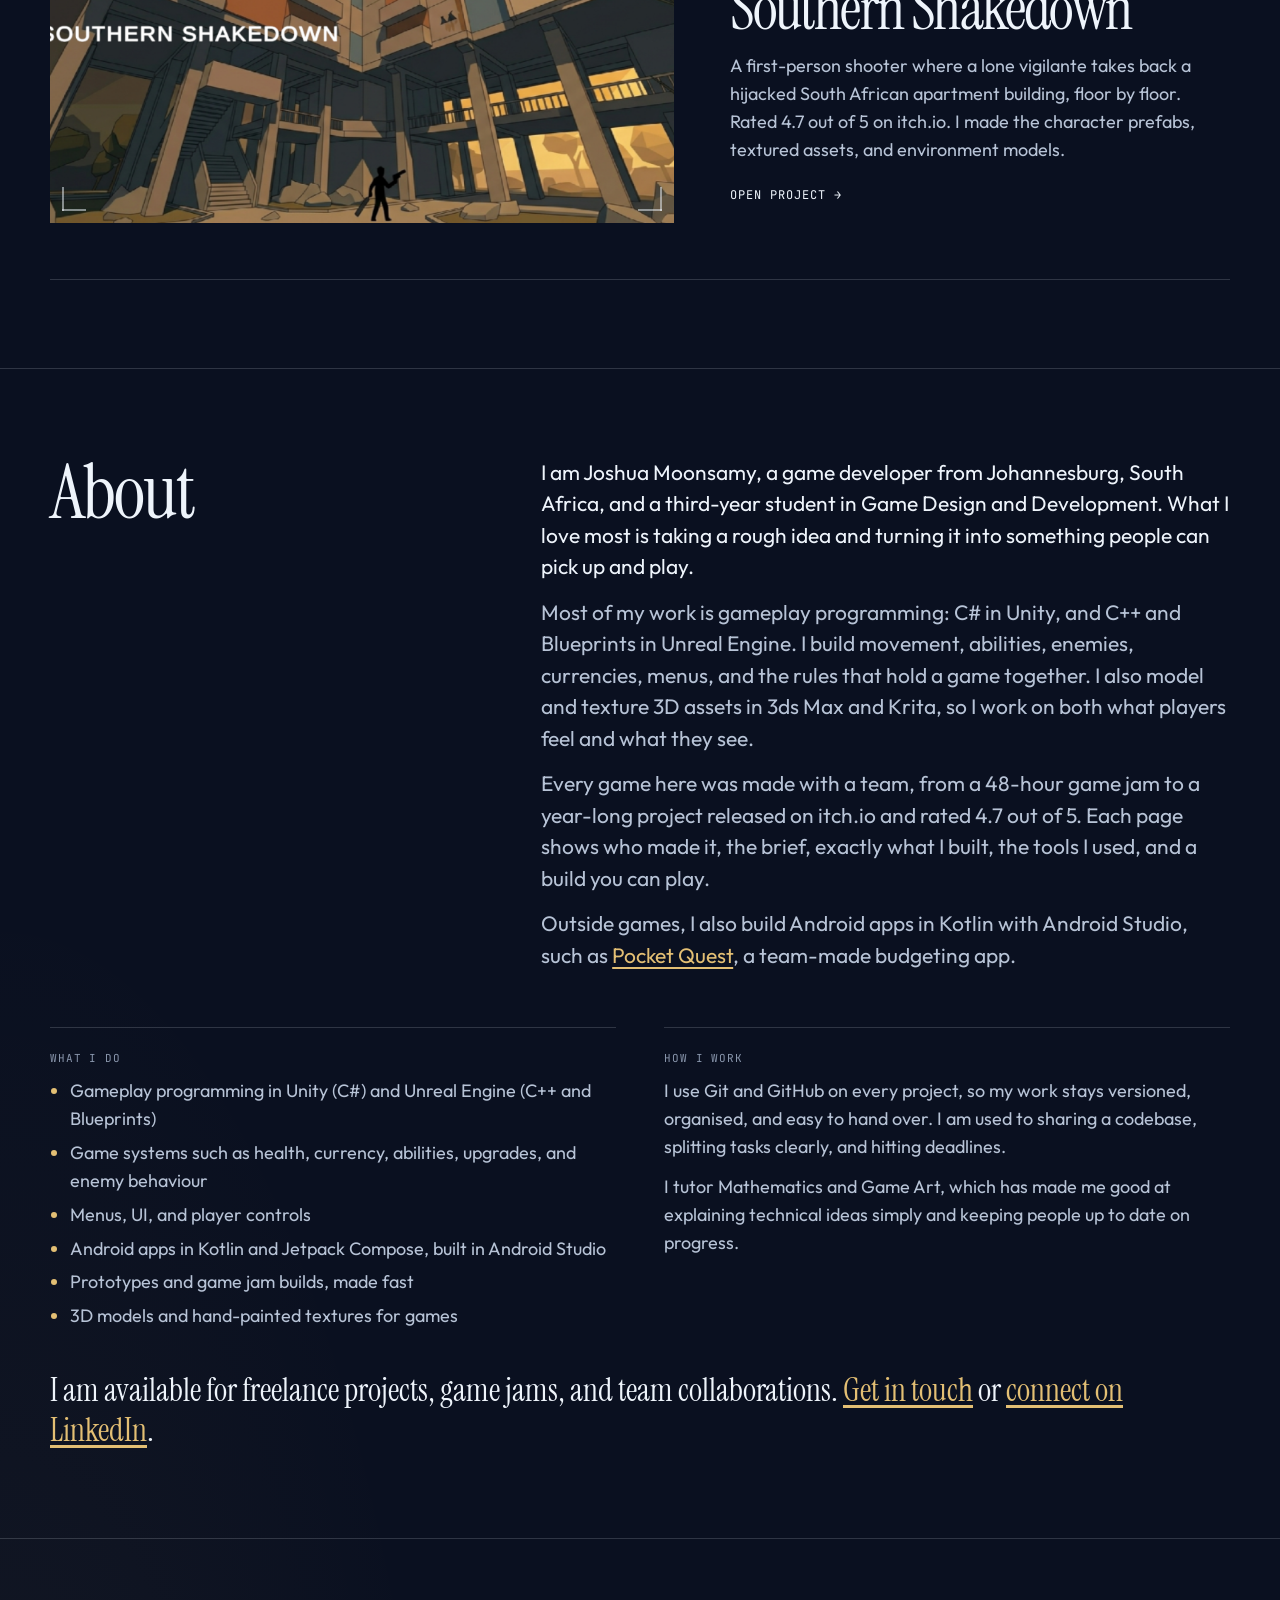
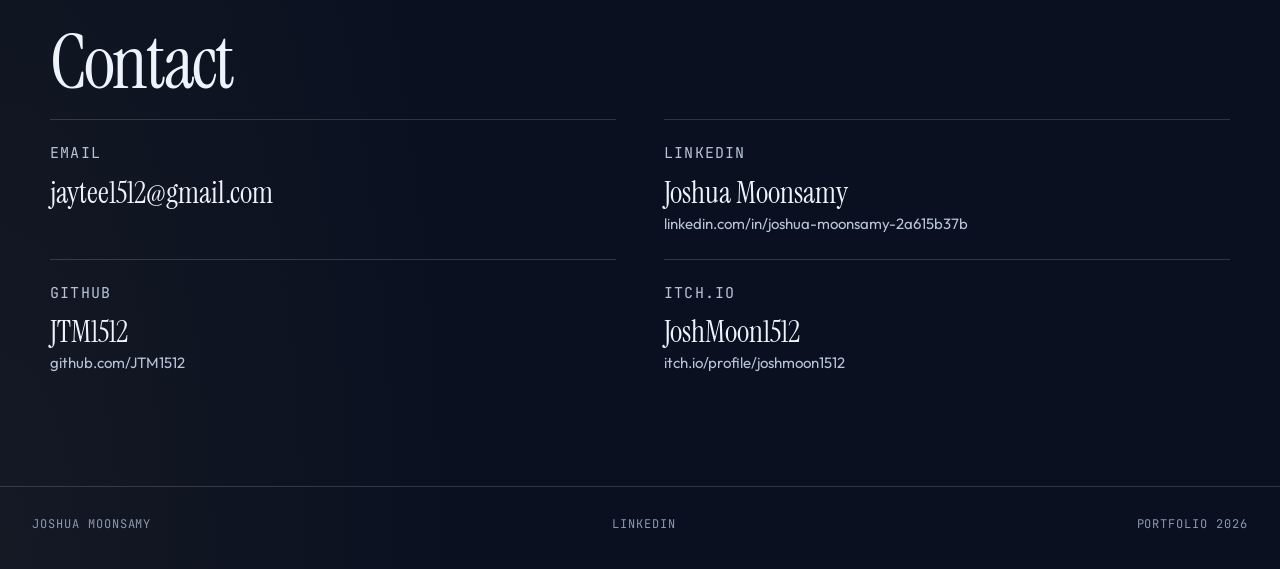
==== commit 6bf7a392: "Expand About section, add LinkedIn and Night Light download Co-authored-by: Cursor <cursoragent@curs" ====
--- a/index.html
+++ b/index.html
@@ -126,9 +126,30 @@
       <div class="wrap about-grid">
         <h2>About</h2>
         <div class="about-copy">
-          <p>I am Joshua Moonsamy, a game developer from South Africa. Most of my work is gameplay programming in C# and C++: movement, abilities, enemies, and the rules that hold a game together. I also model and texture 3D assets in 3ds Max and Krita.</p>
-          <p>Each game here was made with a team, from a 48-hour game jam to a year-long project. Every page shows who made it, the brief, exactly what I built, the tools I used, and a build you can play.</p>
+          <p>I am Joshua Moonsamy, a game developer from Johannesburg, South Africa, and a third-year student in Game Design and Development. What I love most is taking a rough idea and turning it into something people can pick up and play.</p>
+          <p>Most of my work is gameplay programming: C# in Unity, and C++ and Blueprints in Unreal Engine. I build movement, abilities, enemies, currencies, menus, and the rules that hold a game together. I also model and texture 3D assets in 3ds Max and Krita, so I work on both what players feel and what they see.</p>
+          <p>Every game here was made with a team, from a 48-hour game jam to a year-long project released on itch.io and rated 4.7 out of 5. Each page shows who made it, the brief, exactly what I built, the tools I used, and a build you can play.</p>
+          <p>Outside games, I also build Android apps in Kotlin with Android Studio, such as <a href="https://github.com/Vargr013/Pocket-Quest-Budgeting" target="_blank" rel="noopener noreferrer">Pocket Quest</a>, a team-made budgeting app.</p>
         </div>
+        <div class="about-details">
+          <div class="about-block">
+            <span class="work-kicker">What I do</span>
+            <ul class="role-list">
+              <li>Gameplay programming in Unity (C#) and Unreal Engine (C++ and Blueprints)</li>
+              <li>Game systems such as health, currency, abilities, upgrades, and enemy behaviour</li>
+              <li>Menus, UI, and player controls</li>
+              <li>Android apps in Kotlin and Jetpack Compose, built in Android Studio</li>
+              <li>Prototypes and game jam builds, made fast</li>
+              <li>3D models and hand-painted textures for games</li>
+            </ul>
+          </div>
+          <div class="about-block">
+            <span class="work-kicker">How I work</span>
+            <p>I use Git and GitHub on every project, so my work stays versioned, organised, and easy to hand over. I am used to sharing a codebase, splitting tasks clearly, and hitting deadlines.</p>
+            <p>I tutor Mathematics and Game Art, which has made me good at explaining technical ideas simply and keeping people up to date on progress.</p>
+          </div>
+        </div>
+        <p class="about-cta">I am available for freelance projects, game jams, and team collaborations. <a href="#contact">Get in touch</a> or <a href="https://www.linkedin.com/in/joshua-moonsamy-2a615b37b/" target="_blank" rel="noopener noreferrer">connect on LinkedIn</a>.</p>
       </div>
     </section>
 
@@ -141,6 +162,11 @@
           <a class="contact-card" href="mailto:jaytee1512@gmail.com">
             <span class="work-kicker">Email</span>
             <strong>jaytee1512@gmail.com</strong>
+          </a>
+          <a class="contact-card" href="https://www.linkedin.com/in/joshua-moonsamy-2a615b37b/" target="_blank" rel="noopener noreferrer">
+            <span class="work-kicker">LinkedIn</span>
+            <strong>Joshua Moonsamy</strong>
+            <span>linkedin.com/in/joshua-moonsamy-2a615b37b</span>
           </a>
           <a class="contact-card" href="https://github.com/JTM1512" target="_blank" rel="noopener noreferrer">
             <span class="work-kicker">GitHub</span>
@@ -159,6 +185,7 @@
 
   <footer class="site-footer">
     <span>Joshua Moonsamy</span>
+    <a href="https://www.linkedin.com/in/joshua-moonsamy-2a615b37b/" target="_blank" rel="noopener noreferrer">LinkedIn</a>
     <span>Portfolio <span data-year>2026</span></span>
   </footer>
   <script src="js/main.js"></script>
--- a/css/styles.css
+++ b/css/styles.css
@@ -453,7 +453,41 @@
 
 .about-copy p:first-child { margin-top: 0; color: var(--paper); }
 
-.contact-grid { grid-template-columns: repeat(3, 1fr); }
+.about-details {
+  grid-column: 1 / -1;
+  display: grid;
+  grid-template-columns: repeat(2, 1fr);
+  gap: 48px;
+  margin-top: 24px;
+}
+
+.about-block {
+  padding-top: 22px;
+  border-top: 1px solid var(--line);
+}
+
+.about-block .role-list { margin-top: 0; }
+
+.about-block p { margin: 0 0 12px; color: var(--muted); }
+
+.about-cta {
+  grid-column: 1 / -1;
+  margin: 8px 0 0;
+  font-family: var(--serif);
+  font-size: clamp(24px, 3vw, 32px);
+  line-height: 1.25;
+}
+
+.about-cta a,
+.about-copy a { color: var(--accent); text-underline-offset: 4px; }
+
+.contact-grid { grid-template-columns: repeat(2, 1fr); column-gap: 48px; row-gap: 0; }
+
+.site-footer a { text-decoration: none; }
+
+.site-footer a:hover { color: var(--accent); }
+
+.contact-card span { overflow-wrap: anywhere; }
 
 .contact-card {
   display: block;
@@ -799,6 +833,7 @@
 
   .work-link,
   .about-grid,
+  .about-details,
   .contact-grid,
   .fact,
   .link-grid {
